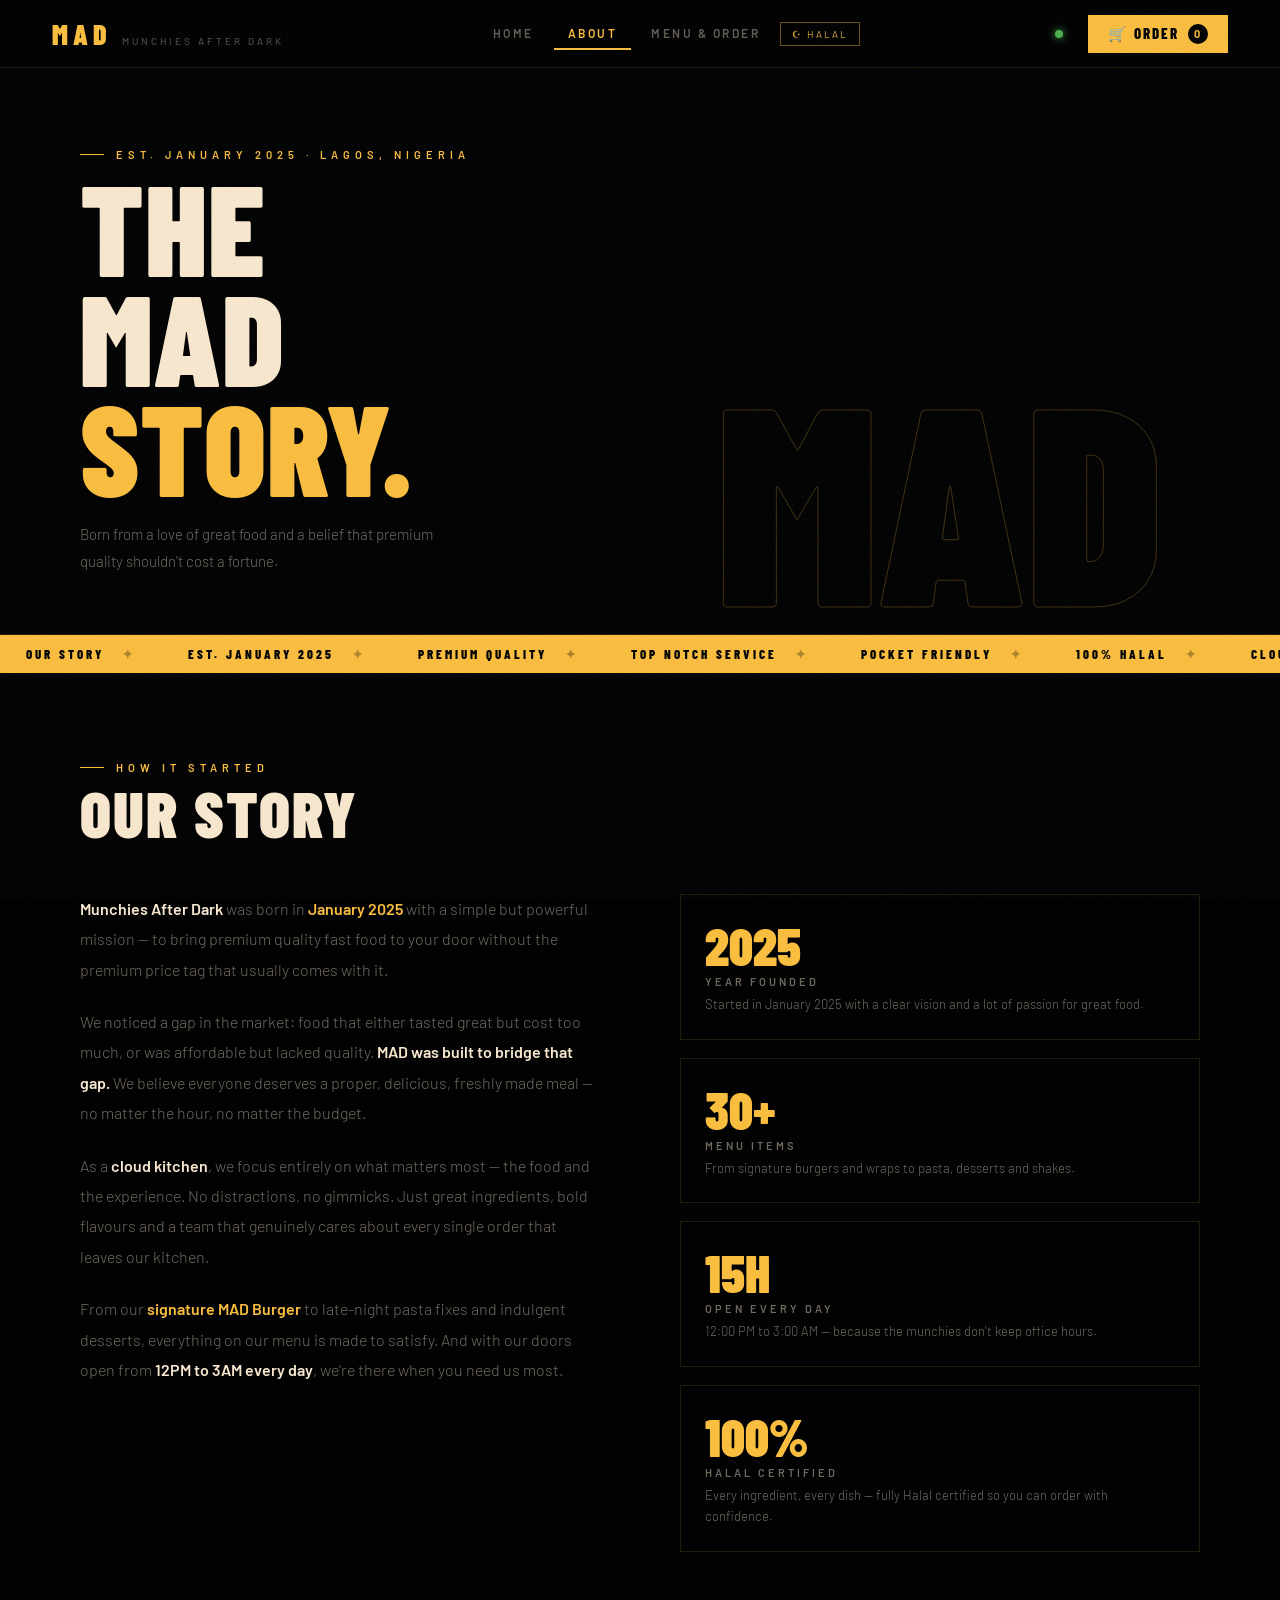
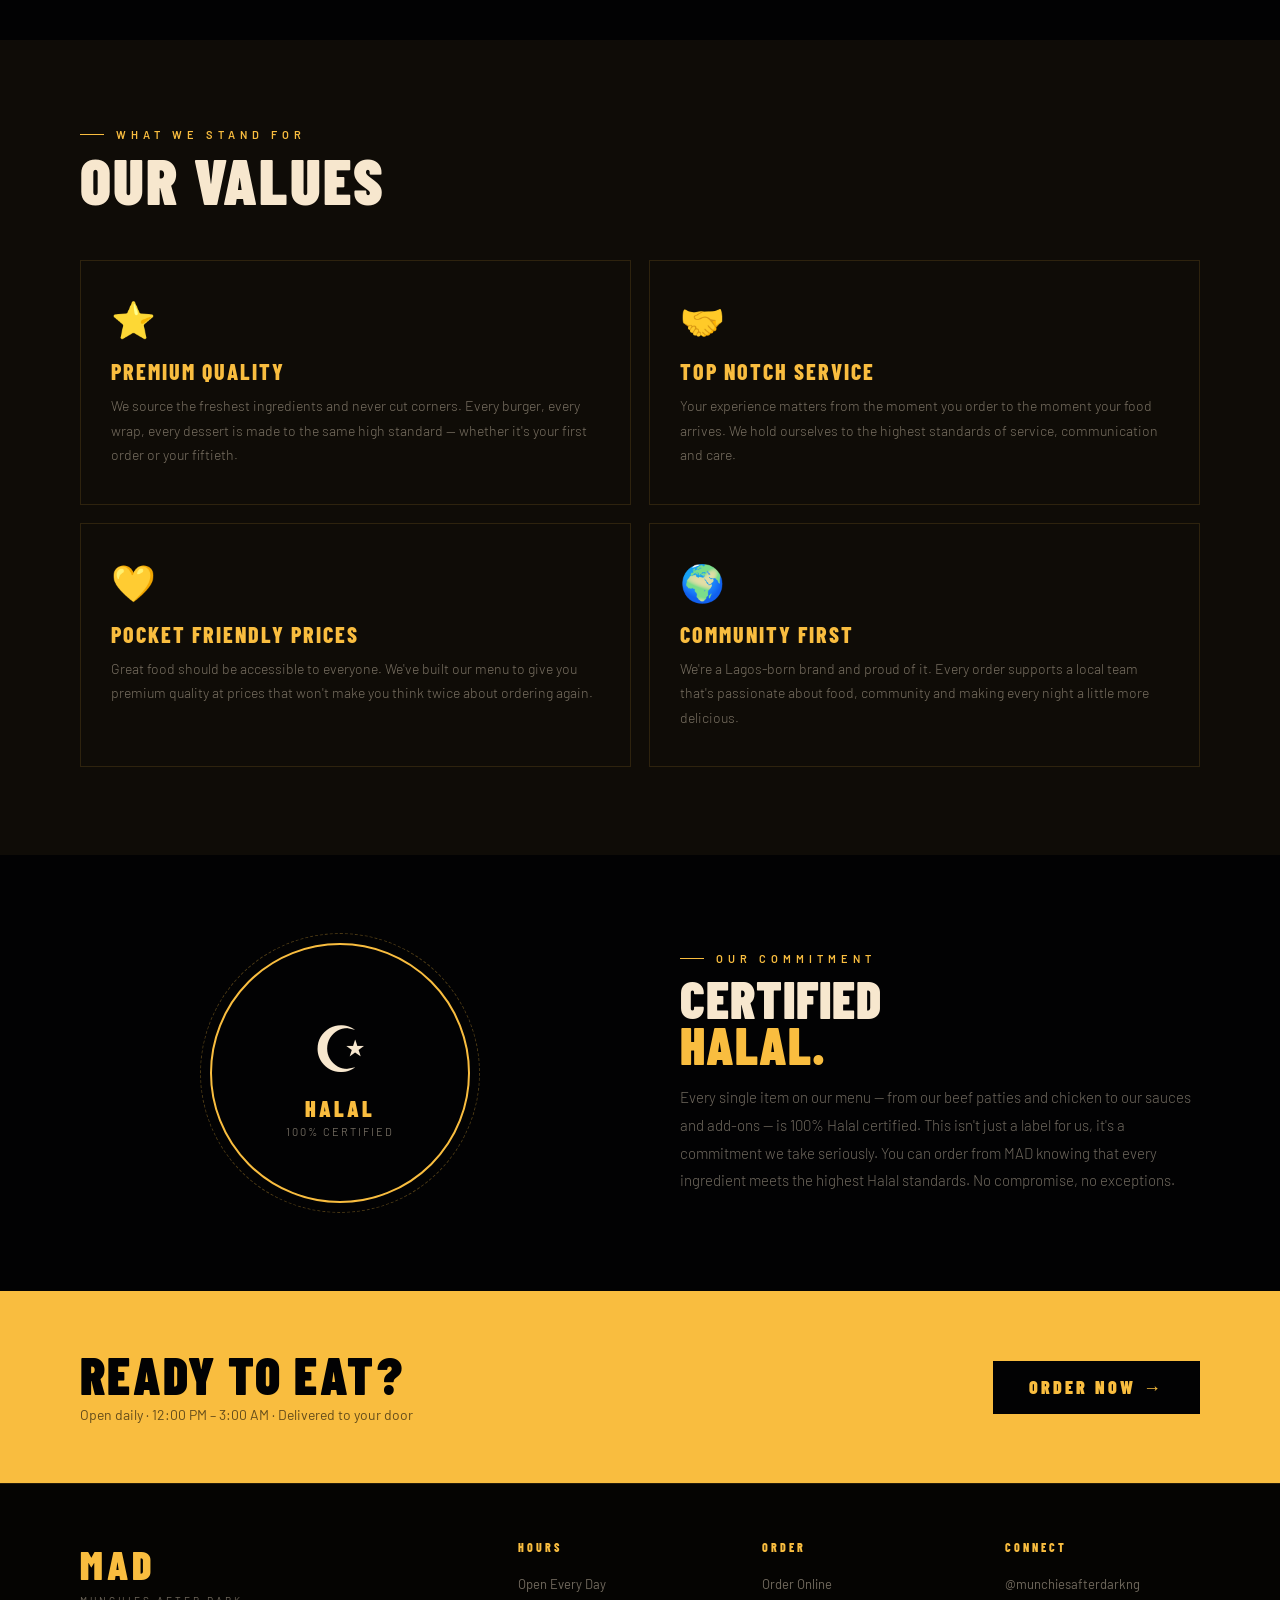
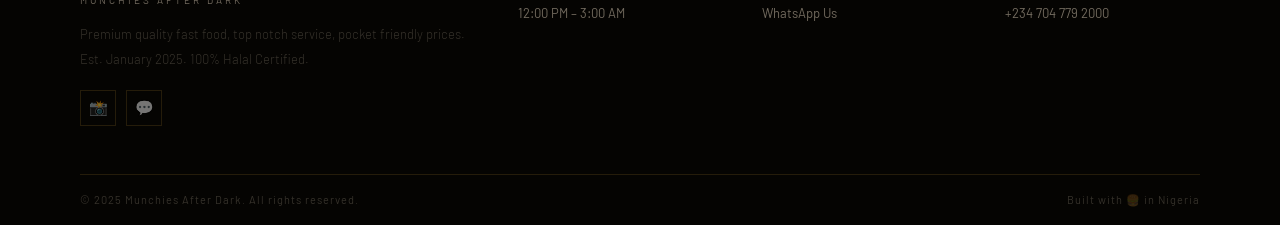
==== about.html @ 764f28d5 "Add files via upload" ====
<!DOCTYPE html>
<html lang="en">
<head>
<meta charset="UTF-8">
<meta name="viewport" content="width=device-width, initial-scale=1.0">
<title>About Us — MAD Munchies After Dark</title>
<meta name="description" content="Learn the MAD story. Premium quality fast food, top notch service, pocket friendly prices. Est. January 2025. 100% Halal Certified.">
<link rel="stylesheet" href="style.css">
<script src="https://js.paystack.co/v1/inline.js"></script>
<style>
/* ===== ABOUT PAGE ===== */
.page-hero {
  padding: 80px 80px 0;
  display: grid; grid-template-columns: 1fr 1fr; gap: 80px; align-items: end;
  min-height: 60vh; position: relative; overflow: hidden;
}
.page-hero::after {
  content: '';
  position: absolute; bottom: 0; left: 0; right: 0; height: 1px;
  background: var(--border);
}
.ph-left { padding-bottom: 60px; }
.ph-h1 {
  font-family: 'Barlow Condensed', sans-serif; font-weight: 900;
  font-size: clamp(72px, 10vw, 140px); line-height: .86;
  text-transform: uppercase; letter-spacing: 1px; color: var(--cream);
}
.ph-h1 span { color: var(--gold); }
.ph-sub { font-size: 15px; color: var(--dim); line-height: 1.8; font-weight: 300; max-width: 380px; margin-top: 20px; }
.ph-right {
  display: flex; align-items: flex-end; justify-content: center;
  padding-bottom: 0; position: relative;
}
.big-mad {
  font-family: 'Barlow Condensed', sans-serif; font-weight: 900;
  font-size: clamp(160px, 22vw, 320px); line-height: 1;
  -webkit-text-stroke: 1px rgba(249,189,63,.25); color: transparent;
  user-select: none; pointer-events: none;
  animation: fade-text 3s ease-in-out infinite alternate;
}
@keyframes fade-text { from{opacity:.4;} to{opacity:.8;} }

/* STORY SECTION */
.story-sec { padding: 88px 80px; }
.story-grid { display: grid; grid-template-columns: 1fr 1fr; gap: 80px; margin-top: 52px; align-items: start; }
.story-body p { font-size: 16px; color: var(--dim); line-height: 1.9; font-weight: 300; margin-bottom: 22px; }
.story-body p strong { color: var(--cream); font-weight: 600; }
.story-body p em { color: var(--gold); font-style: normal; font-weight: 600; }
.story-aside { display: flex; flex-direction: column; gap: 18px; }
.sa-card {
  border: 1px solid var(--border); padding: 24px;
  transition: all .25s;
}
.sa-card:hover { border-color: var(--border-hi); background: var(--gold-glow); }
.sa-num {
  font-family: 'Barlow Condensed', sans-serif; font-weight: 900;
  font-size: 52px; color: var(--gold); line-height: 1; margin-bottom: 4px;
}
.sa-label { font-size: 11px; letter-spacing: 3px; text-transform: uppercase; color: var(--dim); font-weight: 600; margin-bottom: 6px; }
.sa-desc { font-size: 13px; color: var(--dim); line-height: 1.6; font-weight: 300; }

/* VALUES */
.values-sec { background: var(--panel); padding: 88px 80px; }
.values-grid { display: grid; grid-template-columns: repeat(2, 1fr); gap: 18px; margin-top: 52px; }
.value-card {
  border: 1px solid var(--border); padding: 36px 30px;
  position: relative; overflow: hidden; transition: all .25s;
}
.value-card::before {
  content: ''; position: absolute; top: 0; left: 0; width: 3px; bottom: 0;
  background: var(--gold); transform: scaleY(0); transition: transform .25s; transform-origin: bottom;
}
.value-card:hover { border-color: var(--border-hi); transform: translateY(-3px); }
.value-card:hover::before { transform: scaleY(1); }
.vc-icon { font-size: 36px; display: block; margin-bottom: 16px; }
.vc-title { font-family: 'Barlow Condensed', sans-serif; font-weight: 800; font-size: 22px; letter-spacing: 2px; text-transform: uppercase; color: var(--gold); margin-bottom: 10px; }
.vc-body { font-size: 14px; color: var(--dim); line-height: 1.75; font-weight: 300; }

/* HALAL SECTION */
.halal-sec { padding: 88px 80px; display: grid; grid-template-columns: 1fr 1fr; gap: 80px; align-items: center; }
.halal-badge-big {
  width: 260px; height: 260px; border-radius: 50%;
  border: 2px solid var(--gold); display: flex; flex-direction: column;
  align-items: center; justify-content: center; text-align: center; margin: 0 auto;
  position: relative;
}
.halal-badge-big::before {
  content: ''; position: absolute; inset: -12px; border-radius: 50%;
  border: 1px dashed rgba(249,189,63,.3);
}
.hb-symbol { font-size: 64px; display: block; margin-bottom: 8px; }
.hb-title { font-family: 'Barlow Condensed', sans-serif; font-weight: 900; font-size: 22px; letter-spacing: 3px; text-transform: uppercase; color: var(--gold); }
.hb-sub { font-size: 11px; letter-spacing: 2px; text-transform: uppercase; color: var(--dim); margin-top: 4px; }
.halal-text { }
.halal-text h3 { font-family: 'Barlow Condensed', sans-serif; font-weight: 900; font-size: 52px; text-transform: uppercase; letter-spacing: 1px; color: var(--cream); margin-bottom: 16px; line-height: .9; }
.halal-text h3 span { color: var(--gold); }
.halal-text p { font-size: 15px; color: var(--dim); line-height: 1.85; font-weight: 300; }

/* CTA */
.about-cta { background: var(--gold); padding: 60px 80px; display: flex; justify-content: space-between; align-items: center; flex-wrap: wrap; gap: 24px; }
.about-cta h2 { font-family: 'Barlow Condensed', sans-serif; font-weight: 900; font-size: 52px; letter-spacing: 2px; text-transform: uppercase; color: var(--black); line-height: .9; }
.about-cta p { font-size: 14px; color: var(--black); opacity: .6; margin-top: 8px; }
.btn-dark { background: var(--black); color: var(--gold); border: none; padding: 15px 36px; font-family: 'Barlow Condensed', sans-serif; font-weight: 900; font-size: 18px; letter-spacing: 3px; text-transform: uppercase; transition: all .2s; display: inline-block; }
.btn-dark:hover { background: var(--dark); transform: translateY(-2px); }

@media (max-width: 900px) {
  .page-hero { grid-template-columns: 1fr; padding: 60px 24px 0; min-height: auto; gap: 0; }
  .ph-left { padding-bottom: 40px; }
  .ph-right { display: none; }
  .story-sec, .values-sec, .halal-sec { padding: 52px 24px; }
  .story-grid, .halal-sec { grid-template-columns: 1fr; gap: 40px; }
  .values-grid { grid-template-columns: 1fr; }
  .about-cta { padding: 44px 24px; flex-direction: column; }
}
</style>
</head>
<body>

<header id="hdr">
  <a class="hdr-logo" href="index.html"><span class="logo-mad">MAD</span><span class="logo-sub">Munchies After Dark</span></a>
  <nav class="hdr-nav">
    <a href="index.html">Home</a>
    <a href="about.html" class="active">About</a>
    <a href="menu.html">Menu & Order</a>
    <span class="halal-chip">☪ Halal</span>
  </nav>
  <div class="hdr-right">
    <div class="status-badge"><span class="sdot" id="sdot"></span><span class="stext" id="stxt"></span></div>
    <button class="cart-pill" onclick="openCart()">🛒 Order <span class="cart-num" id="cartCount">0</span></button>
    <button class="hamburger" onclick="openMobNav()">☰</button>
  </div>
</header>

<div class="mob-nav" id="mobNav">
  <button class="mob-x" onclick="closeMobNav()">✕</button>
  <div class="mob-nav-logo">MAD</div>
  <a href="index.html">Home</a>
  <a href="about.html" class="active">About</a>
  <a href="menu.html">Menu & Order</a>
</div>

<!-- PAGE HERO -->
<section class="page-hero">
  <div class="ph-left">
    <div class="eyebrow">Est. January 2025 · Lagos, Nigeria</div>
    <h1 class="ph-h1">THE<br>MAD<br><span>STORY.</span></h1>
    <p class="ph-sub">Born from a love of great food and a belief that premium quality shouldn't cost a fortune.</p>
  </div>
  <div class="ph-right">
    <div class="big-mad">MAD</div>
  </div>
</section>

<!-- TICKER -->
<div class="ticker-wrap">
  <div class="ticker-inner">
    <span class="tick">Our Story</span><span class="tick">Est. January 2025</span><span class="tick">Premium Quality</span>
    <span class="tick">Top Notch Service</span><span class="tick">Pocket Friendly</span><span class="tick">100% Halal</span>
    <span class="tick">Cloud Kitchen Lagos</span><span class="tick">Our Story</span><span class="tick">Est. January 2025</span>
    <span class="tick">Premium Quality</span><span class="tick">Top Notch Service</span><span class="tick">Pocket Friendly</span>
    <span class="tick">100% Halal</span><span class="tick">Cloud Kitchen Lagos</span>
  </div>
</div>

<!-- STORY -->
<section class="story-sec">
  <div class="eyebrow">How It Started</div>
  <div class="sec-title" style="font-size:64px;">OUR STORY</div>
  <div class="story-grid">
    <div class="story-body">
      <p>
        <strong>Munchies After Dark</strong> was born in <em>January 2025</em> with a simple but powerful mission — to bring premium quality fast food to your door without the premium price tag that usually comes with it.
      </p>
      <p>
        We noticed a gap in the market: food that either tasted great but cost too much, or was affordable but lacked quality. <strong>MAD was built to bridge that gap.</strong> We believe everyone deserves a proper, delicious, freshly made meal — no matter the hour, no matter the budget.
      </p>
      <p>
        As a <strong>cloud kitchen</strong>, we focus entirely on what matters most — the food and the experience. No distractions, no gimmicks. Just great ingredients, bold flavours and a team that genuinely cares about every single order that leaves our kitchen.
      </p>
      <p>
        From our <em>signature MAD Burger</em> to late-night pasta fixes and indulgent desserts, everything on our menu is made to satisfy. And with our doors open from <strong>12PM to 3AM every day</strong>, we're there when you need us most.
      </p>
    </div>
    <div class="story-aside">
      <div class="sa-card">
        <div class="sa-num">2025</div>
        <div class="sa-label">Year Founded</div>
        <div class="sa-desc">Started in January 2025 with a clear vision and a lot of passion for great food.</div>
      </div>
      <div class="sa-card">
        <div class="sa-num">30+</div>
        <div class="sa-label">Menu Items</div>
        <div class="sa-desc">From signature burgers and wraps to pasta, desserts and shakes.</div>
      </div>
      <div class="sa-card">
        <div class="sa-num">15H</div>
        <div class="sa-label">Open Every Day</div>
        <div class="sa-desc">12:00 PM to 3:00 AM — because the munchies don't keep office hours.</div>
      </div>
      <div class="sa-card">
        <div class="sa-num">100%</div>
        <div class="sa-label">Halal Certified</div>
        <div class="sa-desc">Every ingredient, every dish — fully Halal certified so you can order with confidence.</div>
      </div>
    </div>
  </div>
</section>

<!-- VALUES -->
<section class="values-sec">
  <div class="eyebrow">What We Stand For</div>
  <div class="sec-title" style="font-size:64px;">OUR VALUES</div>
  <div class="values-grid">
    <div class="value-card">
      <span class="vc-icon">⭐</span>
      <div class="vc-title">Premium Quality</div>
      <div class="vc-body">We source the freshest ingredients and never cut corners. Every burger, every wrap, every dessert is made to the same high standard — whether it's your first order or your fiftieth.</div>
    </div>
    <div class="value-card">
      <span class="vc-icon">🤝</span>
      <div class="vc-title">Top Notch Service</div>
      <div class="vc-body">Your experience matters from the moment you order to the moment your food arrives. We hold ourselves to the highest standards of service, communication and care.</div>
    </div>
    <div class="value-card">
      <span class="vc-icon">💛</span>
      <div class="vc-title">Pocket Friendly Prices</div>
      <div class="vc-body">Great food should be accessible to everyone. We've built our menu to give you premium quality at prices that won't make you think twice about ordering again.</div>
    </div>
    <div class="value-card">
      <span class="vc-icon">🌍</span>
      <div class="vc-title">Community First</div>
      <div class="vc-body">We're a Lagos-born brand and proud of it. Every order supports a local team that's passionate about food, community and making every night a little more delicious.</div>
    </div>
  </div>
</section>

<!-- HALAL -->
<section class="halal-sec">
  <div class="halal-badge-big">
    <span class="hb-symbol">☪</span>
    <div class="hb-title">Halal</div>
    <div class="hb-sub">100% Certified</div>
  </div>
  <div class="halal-text">
    <div class="eyebrow">Our Commitment</div>
    <h3>CERTIFIED<br><span>HALAL.</span></h3>
    <p>Every single item on our menu — from our beef patties and chicken to our sauces and add-ons — is 100% Halal certified. This isn't just a label for us, it's a commitment we take seriously. You can order from MAD knowing that every ingredient meets the highest Halal standards. No compromise, no exceptions.</p>
  </div>
</section>

<!-- CTA -->
<div class="about-cta">
  <div>
    <h2>READY TO EAT?</h2>
    <p>Open daily · 12:00 PM – 3:00 AM · Delivered to your door</p>
  </div>
  <a class="btn-dark" href="menu.html">Order Now →</a>
</div>

<!-- FOOTER -->
<footer>
  <div class="footer-grid">
    <div>
      <span class="fg-logo">MAD</span><span class="fg-sub">Munchies After Dark</span>
      <p class="fg-desc">Premium quality fast food, top notch service, pocket friendly prices. Est. January 2025. 100% Halal Certified.</p>
      <div class="fg-socials">
        <a class="fg-soc" href="https://www.instagram.com/munchiesafterdarkng" target="_blank">📸</a>
        <a class="fg-soc" href="https://wa.me/2347047792000" target="_blank">💬</a>
      </div>
    </div>
    <div class="fc"><div class="fc-title">Hours</div><p>Open Every Day</p><p>12:00 PM – 3:00 AM</p></div>
    <div class="fc"><div class="fc-title">Order</div><a href="menu.html">Order Online</a><a href="https://wa.me/2347047792000" target="_blank">WhatsApp Us</a></div>
    <div class="fc"><div class="fc-title">Connect</div><a href="https://www.instagram.com/munchiesafterdarkng" target="_blank">@munchiesafterdarkng</a><a href="https://wa.me/2347047792000" target="_blank">+234 704 779 2000</a></div>
  </div>
  <div class="footer-btm"><p>© 2025 Munchies After Dark. All rights reserved.</p><p>Built with 🍔 in Nigeria</p></div>
</footer>

<!-- CART + OVERLAYS -->
<div class="overlay" id="overlay"></div>
<div class="cart-side" id="cartSide">
  <div class="cs-hd"><div class="cs-title">Your Order</div><button class="cs-x" onclick="closeCart()">✕</button></div>
  <div class="cs-steps"><div class="cs-step active" id="cs-s1">① Cart</div><div class="cs-step" id="cs-s2">② Details</div><div class="cs-step" id="cs-s3">③ Payment</div></div>
  <div class="cs-body" id="csStep1"><div id="cartItemsBody"><div class="empty-state"><span class="empty-icon">🍔</span><p>Your order is empty</p></div></div></div>
  <div class="cs-body d-form" id="csStep2">
    <p style="font-size:13px;color:var(--dim);font-weight:300;line-height:1.7;margin-bottom:18px;">Fill in your delivery details.</p>
    <div class="fr"><div class="fg"><label class="fl">First Name *</label><input class="fi" id="df-fname" type="text" placeholder="John"><span class="ferr" id="df-fnameE">Required</span></div><div class="fg"><label class="fl">Last Name *</label><input class="fi" id="df-lname" type="text" placeholder="Doe"><span class="ferr" id="df-lnameE">Required</span></div></div>
    <div class="fr"><div class="fg ff"><label class="fl">Phone *</label><input class="fi" id="df-phone" type="tel" placeholder="+234 000 000 0000"><span class="ferr" id="df-phoneE">Required</span></div></div>
    <div class="fr"><div class="fg ff"><label class="fl">Email (for receipt)</label><input class="fi" id="df-email" type="email" placeholder="you@email.com"></div></div>
    <div class="fr"><div class="fg ff"><label class="fl">Delivery Address *</label><input class="fi" id="df-address" type="text" placeholder="Full delivery address"><span class="ferr" id="df-addrE">Required</span></div></div>
    <div class="fr"><div class="fg ff"><label class="fl">Notes (optional)</label><input class="fi" id="df-notes" type="text" placeholder="e.g. Extra sauce…"></div></div>
  </div>
  <div class="cs-body d-form" id="csStep3">
    <p style="font-size:13px;color:var(--dim);font-weight:300;line-height:1.7;margin-bottom:16px;">How would you like to pay?</p>
    <div class="method-grid"><button class="method-card" id="mcPaystack" onclick="selectMethod('paystack')"><span class="mc-icon">💳</span><div class="mc-name">Pay Online</div><div class="mc-desc">Card / Bank Transfer</div></button><button class="method-card" id="mcWA" onclick="selectMethod('whatsapp')"><span class="mc-icon">💬</span><div class="mc-name">WhatsApp</div><div class="mc-desc">Pay on delivery</div></button></div>
    <p id="methodNote" style="font-size:12px;color:var(--dim);line-height:1.7;margin-top:10px;min-height:36px;"></p>
  </div>
  <div class="cs-ft">
    <div class="pr"><span>Subtotal</span><span id="csSubtotal">₦0</span></div>
    <div class="pr"><span>Delivery</span><span style="color:#4caf50">To be confirmed</span></div>
    <div class="gtr"><span class="gtl">Total</span><span class="gtv" id="csGrand">₦0</span></div>
    <button class="act-btn" id="csAction" onclick="csHandleAction()" disabled>Continue to Details →</button>
    <button class="back-btn" id="csBack" onclick="csGoBack()">← Back</button>
  </div>
</div>
<div class="pay-modal" id="payModal"><div class="pay-box"><button class="pay-x" onclick="closePayModal()">✕</button><div class="pay-title">Online Payment</div><p class="pay-sub">Secure checkout via Paystack.</p><span class="pay-amount" id="payAmount">₦0</span><div class="fg" style="margin-bottom:14px;"><label class="fl">Email *</label><input class="fi" id="payEmail" type="email" placeholder="your@email.com"><span class="ferr" id="payEmailErr">Enter a valid email</span></div><button class="act-btn" onclick="doPaystack()" style="margin-top:0;">Pay with Paystack</button><p class="pay-note">🔒 Secured by Paystack</p><p class="pay-warn">⚠️ Replace the Paystack key in app.js to activate payments.</p></div></div>
<div class="suc-modal" id="sucModal"><div class="suc-box"><span class="suc-icon" id="sucIcon">🎉</span><div class="suc-title" id="sucTitle">Order Placed!</div><p class="suc-sub" id="sucSub">Your order is confirmed!</p><span class="suc-id" id="sucId">#MAD-0000</span><p class="suc-eta">Estimated delivery: <strong>30–45 minutes</strong></p><button class="suc-close" onclick="closeSuc()">Back to Menu</button></div></div>
<div class="toast" id="toast"></div>

<script src="app.js"></script>
</body>
</html>
---- style.css ----
/* ============================================
   MAD — Munchies After Dark | Global Styles
   ============================================ */

@import url('https://fonts.googleapis.com/css2?family=Barlow+Condensed:wght@600;700;800;900&family=Barlow:ital,wght@0,300;0,400;0,500;0,600;1,400&display=swap');

/* ===== TOKENS ===== */
:root {
  --gold:       #f9bd3f;
  --black:      #020203;
  --cream:      #f7e7ce;
  --dark:       #0c0902;
  --panel:      #0f0c07;
  --border:     rgba(249,189,63,.13);
  --border-hi:  rgba(249,189,63,.50);
  --gold-glow:  rgba(249,189,63,.14);
  --dim:        rgba(247,231,206,.45);
  --faint:      rgba(247,231,206,.20);
}

/* ===== RESET ===== */
*, *::before, *::after { box-sizing: border-box; margin: 0; padding: 0; }
html { scroll-behavior: smooth; font-size: 16px; }
body {
  background: var(--black);
  color: var(--cream);
  font-family: 'Barlow', sans-serif;
  overflow-x: hidden;
  -webkit-font-smoothing: antialiased;
}
a { text-decoration: none; color: inherit; }
button { cursor: pointer; font-family: inherit; }
img { display: block; max-width: 100%; }

/* grain */
body::after {
  content: ''; position: fixed; inset: 0;
  pointer-events: none; z-index: 9000; opacity: .032;
  background-image: url("data:image/svg+xml,%3Csvg viewBox='0 0 512 512' xmlns='http://www.w3.org/2000/svg'%3E%3Cfilter id='n'%3E%3CfeTurbulence type='fractalNoise' baseFrequency='.75' numOctaves='4' stitchTiles='stitch'/%3E%3C/filter%3E%3Crect width='100%25' height='100%25' filter='url(%23n)'/%3E%3C/svg%3E");
}

/* ===== HEADER ===== */
#hdr {
  position: sticky; top: 0; z-index: 800;
  background: rgba(2,2,3,.96); backdrop-filter: blur(18px);
  border-bottom: 1px solid var(--border);
  height: 68px; padding: 0 52px;
  display: flex; align-items: center; justify-content: space-between;
  transition: box-shadow .3s;
}
#hdr.scrolled { box-shadow: 0 4px 32px rgba(0,0,0,.6); }

.hdr-logo { display: flex; align-items: baseline; gap: 10px; }
.logo-mad {
  font-family: 'Barlow Condensed', sans-serif; font-weight: 900;
  font-size: 28px; letter-spacing: 5px; color: var(--gold); line-height: 1;
}
.logo-sub {
  font-size: 10px; letter-spacing: 3px; text-transform: uppercase;
  color: var(--cream); opacity: .3; font-weight: 500;
}

.hdr-nav { display: flex; align-items: center; gap: 6px; }
.hdr-nav a {
  font-size: 12px; letter-spacing: 2.5px; text-transform: uppercase;
  font-weight: 600; opacity: .4; padding: 8px 14px;
  transition: opacity .2s, color .2s; border-bottom: 2px solid transparent;
}
.hdr-nav a:hover { opacity: 1; color: var(--gold); }
.hdr-nav a.active { opacity: 1; color: var(--gold); border-bottom-color: var(--gold); }

.hdr-right { display: flex; align-items: center; gap: 18px; }

.status-badge {
  display: flex; align-items: center; gap: 7px;
  font-size: 11px; letter-spacing: 1.5px; text-transform: uppercase; font-weight: 600;
}
.sdot {
  width: 8px; height: 8px; border-radius: 50%;
  background: #4caf50; box-shadow: 0 0 8px #4caf50;
  animation: blink 2s ease infinite;
}
.sdot.off { background: #e53935; box-shadow: 0 0 8px #e53935; animation: none; }
@keyframes blink { 0%,100%{opacity:1;} 50%{opacity:.35;} }
.stext { color: var(--dim); }
.stext b { color: var(--cream); font-weight: 600; }

.halal-chip {
  font-size: 10px; letter-spacing: 2px; text-transform: uppercase;
  color: var(--gold); border: 1px solid var(--border-hi); padding: 5px 11px; opacity: .85;
}

.cart-pill {
  background: var(--gold); color: var(--black); border: none;
  padding: 9px 20px; display: flex; align-items: center; gap: 9px;
  font-family: 'Barlow Condensed', sans-serif; font-weight: 800;
  font-size: 15px; letter-spacing: 2px; text-transform: uppercase;
  transition: background .2s, transform .15s;
}
.cart-pill:hover { background: var(--cream); transform: translateY(-1px); }
.cart-num {
  background: var(--black); color: var(--gold); border-radius: 50%;
  width: 20px; height: 20px; font-size: 11px; font-weight: 700;
  display: flex; align-items: center; justify-content: center;
  font-family: 'Barlow', sans-serif;
}

/* hamburger */
.hamburger {
  display: none; background: none; border: none;
  color: var(--cream); font-size: 22px; padding: 4px;
}

/* ===== TICKER ===== */
.ticker-wrap { background: var(--gold); overflow: hidden; padding: 11px 0; }
.ticker-inner { display: flex; animation: ticker 32s linear infinite; white-space: nowrap; }
.tick {
  font-family: 'Barlow Condensed', sans-serif; font-weight: 800;
  font-size: 13px; letter-spacing: 3px; text-transform: uppercase;
  color: var(--black); padding: 0 26px;
  display: flex; align-items: center; gap: 18px;
}
.tick::after { content: '✦'; opacity: .3; }
@keyframes ticker { from{transform:translateX(0);} to{transform:translateX(-50%);} }

/* ===== SECTION HELPERS ===== */
.eyebrow {
  font-size: 11px; letter-spacing: 5px; text-transform: uppercase;
  color: var(--gold); font-weight: 600; margin-bottom: 10px;
  display: flex; align-items: center; gap: 12px;
}
.eyebrow::before { content: ''; display: block; width: 24px; height: 1px; background: var(--gold); }
.sec-title {
  font-family: 'Barlow Condensed', sans-serif; font-weight: 900;
  text-transform: uppercase; letter-spacing: 2px; line-height: .9;
  color: var(--cream);
}

/* ===== BUTTONS ===== */
.btn-gold {
  background: var(--gold); color: var(--black); border: none;
  padding: 15px 36px; font-family: 'Barlow Condensed', sans-serif;
  font-weight: 900; font-size: 18px; letter-spacing: 3px; text-transform: uppercase;
  display: inline-block; transition: background .2s, transform .2s, box-shadow .2s;
}
.btn-gold:hover { background: var(--cream); transform: translateY(-2px); box-shadow: 0 10px 30px rgba(249,189,63,.28); }

.btn-outline {
  background: none; border: 1px solid rgba(247,231,206,.2);
  color: var(--cream); padding: 14px 28px;
  font-family: 'Barlow Condensed', sans-serif; font-weight: 700;
  font-size: 16px; letter-spacing: 2px; text-transform: uppercase;
  display: inline-block; transition: border-color .2s, color .2s;
}
.btn-outline:hover { border-color: var(--gold); color: var(--gold); }

/* ===== FOOTER ===== */
footer {
  background: #050402; border-top: 1px solid var(--border);
  padding: 56px 80px 0;
}
.footer-grid {
  display: grid; grid-template-columns: 2fr 1fr 1fr 1fr;
  gap: 48px; padding-bottom: 48px; border-bottom: 1px solid var(--border);
}
.fg-logo { font-family: 'Barlow Condensed', sans-serif; font-weight: 900; font-size: 40px; letter-spacing: 4px; color: var(--gold); display: block; margin-bottom: 6px; }
.fg-sub { font-size: 10px; letter-spacing: 3px; text-transform: uppercase; color: var(--dim); margin-bottom: 16px; display: block; }
.fg-desc { font-size: 13px; color: var(--faint); line-height: 1.9; font-weight: 300; }
.fg-socials { display: flex; gap: 10px; margin-top: 18px; }
.fg-soc {
  border: 1px solid var(--border); color: var(--dim);
  width: 36px; height: 36px; display: flex; align-items: center; justify-content: center;
  font-size: 15px; transition: all .2s;
}
.fg-soc:hover { border-color: var(--gold); color: var(--gold); }
.fc-title { font-family: 'Barlow Condensed', sans-serif; font-weight: 800; font-size: 12px; letter-spacing: 3px; text-transform: uppercase; color: var(--gold); margin-bottom: 16px; }
.fc a, .fc p { font-size: 13px; color: var(--dim); line-height: 2.2; display: block; transition: color .2s; }
.fc a:hover { color: var(--gold); }
.footer-btm {
  padding: 18px 0; display: flex; justify-content: space-between; align-items: center;
}
.footer-btm p { font-size: 11px; color: var(--faint); letter-spacing: 1px; }

/* ===== CART SIDEBAR ===== */
.overlay {
  position: fixed; inset: 0; background: rgba(0,0,0,.78); z-index: 900;
  opacity: 0; pointer-events: none; transition: opacity .3s;
}
.overlay.on { opacity: 1; pointer-events: all; }

.cart-side {
  position: fixed; top: 0; right: -500px; width: 480px; height: 100vh;
  background: var(--dark); border-left: 1px solid rgba(249,189,63,.25);
  z-index: 910; display: flex; flex-direction: column;
  transition: right .36s cubic-bezier(.4,0,.2,1);
}
.cart-side.on { right: 0; }

.cs-hd {
  padding: 24px 30px; border-bottom: 1px solid var(--border);
  display: flex; justify-content: space-between; align-items: center; flex-shrink: 0;
}
.cs-title { font-family: 'Barlow Condensed', sans-serif; font-weight: 900; font-size: 24px; letter-spacing: 3px; text-transform: uppercase; color: var(--gold); }
.cs-x {
  background: none; border: 1px solid rgba(247,231,206,.15);
  color: var(--cream); width: 34px; height: 34px; font-size: 17px;
  display: flex; align-items: center; justify-content: center; transition: all .2s;
}
.cs-x:hover { background: var(--gold); border-color: var(--gold); color: var(--black); }

.cs-steps { display: flex; border-bottom: 1px solid var(--border); flex-shrink: 0; }
.cs-step {
  flex: 1; padding: 9px; text-align: center;
  font-family: 'Barlow Condensed', sans-serif; font-weight: 700;
  font-size: 11px; letter-spacing: 2px; text-transform: uppercase;
  color: var(--faint); border-bottom: 2px solid transparent; transition: all .2s;
}
.cs-step.active { color: var(--gold); border-bottom-color: var(--gold); }
.cs-step.done { color: var(--dim); }

.cs-body { flex: 1; overflow-y: auto; padding: 22px 30px; }
.cs-body::-webkit-scrollbar { width: 3px; }
.cs-body::-webkit-scrollbar-thumb { background: rgba(249,189,63,.3); }

.empty-state { text-align: center; padding: 70px 0; }
.empty-icon { font-size: 58px; display: block; margin-bottom: 12px; opacity: .35; }
.empty-state p { font-family: 'Barlow Condensed', sans-serif; font-weight: 700; font-size: 13px; letter-spacing: 3px; text-transform: uppercase; opacity: .22; }

.ci {
  display: flex; align-items: center; gap: 13px;
  padding: 14px 0; border-bottom: 1px solid rgba(247,231,206,.05);
  animation: ci-in .25s ease;
}
@keyframes ci-in { from{opacity:0;transform:translateX(16px);} to{opacity:1;transform:translateX(0);} }
.ci-em { font-size: 32px; flex-shrink: 0; }
.ci-inf { flex: 1; }
.ci-name { font-size: 14px; font-weight: 600; color: var(--cream); margin-bottom: 3px; }
.ci-px { font-family: 'Barlow Condensed', sans-serif; font-weight: 700; font-size: 15px; color: var(--gold); }
.qc { display: flex; align-items: center; gap: 10px; background: rgba(249,189,63,.07); border: 1px solid rgba(249,189,63,.2); padding: 5px 11px; }
.qb { background: none; border: none; color: var(--cream); font-size: 18px; line-height: 1; transition: color .15s; }
.qb:hover { color: var(--gold); }
.qn { font-size: 14px; font-weight: 600; min-width: 18px; text-align: center; }

.cs-ft { padding: 18px 30px; border-top: 1px solid var(--border); flex-shrink: 0; }
.pr { display: flex; justify-content: space-between; margin-bottom: 5px; font-size: 13px; color: var(--dim); }
.gtr { display: flex; justify-content: space-between; align-items: center; padding: 12px 0; border-top: 1px solid var(--border); border-bottom: 1px solid var(--border); margin: 8px 0 16px; }
.gtl { font-family: 'Barlow Condensed', sans-serif; font-weight: 900; font-size: 17px; letter-spacing: 3px; text-transform: uppercase; }
.gtv { font-family: 'Barlow Condensed', sans-serif; font-weight: 900; font-size: 30px; color: var(--gold); }

.method-grid { display: grid; grid-template-columns: 1fr 1fr; gap: 10px; margin-bottom: 12px; }
.method-card { border: 1px solid var(--border); padding: 14px; text-align: center; transition: all .2s; background: none; }
.method-card:hover, .method-card.sel { border-color: var(--gold); background: var(--gold-glow); }
.mc-icon { font-size: 24px; display: block; margin-bottom: 5px; }
.mc-name { font-family: 'Barlow Condensed', sans-serif; font-weight: 700; font-size: 13px; letter-spacing: 2px; text-transform: uppercase; color: var(--cream); }
.mc-desc { font-size: 11px; color: var(--dim); margin-top: 3px; }

.d-form { display: none; }
.d-form.on { display: block; }
.fr { display: grid; grid-template-columns: 1fr 1fr; gap: 10px; margin-bottom: 10px; }
.ff { grid-column: 1/-1; }
.fg { display: flex; flex-direction: column; gap: 5px; }
.fl { font-size: 10px; letter-spacing: 2px; text-transform: uppercase; color: rgba(247,231,206,.38); font-weight: 600; }
.fi {
  background: rgba(249,189,63,.05); border: 1px solid rgba(249,189,63,.2);
  color: var(--cream); padding: 10px 13px; font-size: 14px; outline: none;
  transition: border-color .2s; width: 100%;
}
.fi:focus { border-color: var(--gold); }
.fi::placeholder { color: rgba(247,231,206,.17); }
.ferr { font-size: 11px; color: #e53935; margin-top: 3px; display: none; }

.act-btn {
  width: 100%; background: var(--gold); color: var(--black); border: none;
  padding: 16px; font-family: 'Barlow Condensed', sans-serif; font-weight: 900;
  font-size: 19px; letter-spacing: 3px; text-transform: uppercase;
  transition: all .2s; margin-top: 12px;
}
.act-btn:hover { background: var(--cream); transform: translateY(-2px); }
.act-btn:disabled { opacity: .3; cursor: not-allowed; transform: none; }

.back-btn {
  width: 100%; background: none; border: 1px solid rgba(247,231,206,.15);
  color: var(--dim); padding: 12px; font-family: 'Barlow Condensed', sans-serif;
  font-weight: 700; font-size: 15px; letter-spacing: 2px; text-transform: uppercase;
  transition: all .2s; margin-top: 8px; display: none;
}
.back-btn:hover { border-color: var(--gold); color: var(--gold); }

.wa-btn {
  width: 100%; background: #25D366; color: #fff; border: none;
  padding: 16px; font-family: 'Barlow Condensed', sans-serif; font-weight: 900;
  font-size: 19px; letter-spacing: 2px; text-transform: uppercase;
  transition: all .2s; margin-top: 10px; display: flex; align-items: center; justify-content: center; gap: 8px;
}
.wa-btn:hover { background: #1ebc59; transform: translateY(-2px); }

/* ===== PAYSTACK MODAL ===== */
.pay-modal {
  position: fixed; inset: 0; background: rgba(0,0,0,.88); z-index: 950;
  display: flex; align-items: center; justify-content: center;
  opacity: 0; pointer-events: none; transition: opacity .3s;
}
.pay-modal.on { opacity: 1; pointer-events: all; }
.pay-box {
  background: var(--panel); border: 1px solid rgba(249,189,63,.3);
  padding: 46px; max-width: 420px; width: 90%;
  animation: popUp .35s cubic-bezier(.34,1.56,.64,1); position: relative;
}
@keyframes popUp { from{transform:scale(.8);opacity:0;} to{transform:scale(1);opacity:1;} }
.pay-x {
  position: absolute; top: 14px; right: 14px; background: none;
  border: 1px solid rgba(247,231,206,.15); color: var(--cream);
  width: 30px; height: 30px; font-size: 15px;
  display: flex; align-items: center; justify-content: center; transition: all .2s;
}
.pay-x:hover { background: var(--gold); border-color: var(--gold); color: var(--black); }
.pay-title { font-family: 'Barlow Condensed', sans-serif; font-weight: 900; font-size: 30px; letter-spacing: 2px; text-transform: uppercase; color: var(--gold); margin-bottom: 6px; }
.pay-sub { font-size: 13px; color: var(--dim); line-height: 1.7; margin-bottom: 20px; }
.pay-amount { font-family: 'Barlow Condensed', sans-serif; font-weight: 900; font-size: 44px; color: var(--gold); margin-bottom: 20px; display: block; }
.pay-note { font-size: 11px; color: var(--faint); letter-spacing: 1px; margin-top: 10px; text-align: center; line-height: 1.7; }
.pay-warn { font-size: 11px; color: #e8a200; margin-top: 8px; text-align: center; line-height: 1.6; }

/* ===== SUCCESS MODAL ===== */
.suc-modal {
  position: fixed; inset: 0; background: rgba(0,0,0,.9); z-index: 960;
  display: flex; align-items: center; justify-content: center;
  opacity: 0; pointer-events: none; transition: opacity .3s;
}
.suc-modal.on { opacity: 1; pointer-events: all; }
.suc-box {
  background: var(--panel); border: 1px solid rgba(249,189,63,.3);
  padding: 52px 44px; max-width: 440px; width: 90%; text-align: center;
  animation: popUp .4s cubic-bezier(.34,1.56,.64,1);
}
.suc-icon { font-size: 68px; display: block; margin-bottom: 16px; }
.suc-title { font-family: 'Barlow Condensed', sans-serif; font-weight: 900; font-size: 48px; letter-spacing: 3px; text-transform: uppercase; color: var(--gold); margin-bottom: 10px; }
.suc-sub { font-size: 14px; color: var(--dim); line-height: 1.8; margin-bottom: 18px; }
.suc-id { font-family: 'Barlow Condensed', sans-serif; font-weight: 900; font-size: 20px; color: var(--gold); letter-spacing: 4px; display: block; margin-bottom: 6px; }
.suc-eta { font-size: 13px; color: var(--dim); margin-bottom: 28px; }
.suc-eta strong { color: var(--gold); }
.suc-close { background: none; border: 1px solid rgba(247,231,206,.2); color: var(--cream); padding: 11px 32px; font-family: 'Barlow Condensed', sans-serif; font-weight: 700; font-size: 15px; letter-spacing: 3px; text-transform: uppercase; transition: all .2s; }
.suc-close:hover { background: var(--gold); border-color: var(--gold); color: var(--black); }

/* ===== TOAST ===== */
.toast {
  position: fixed; bottom: 26px; left: 50%;
  transform: translateX(-50%) translateY(14px);
  background: var(--gold); color: var(--black);
  padding: 10px 24px; font-family: 'Barlow Condensed', sans-serif;
  font-weight: 700; font-size: 14px; letter-spacing: 2px; text-transform: uppercase;
  opacity: 0; transition: all .3s; pointer-events: none; z-index: 9999; white-space: nowrap;
}
.toast.on { opacity: 1; transform: translateX(-50%) translateY(0); }

/* ===== MOBILE NAV DRAWER ===== */
.mob-nav {
  position: fixed; top: 0; left: -100%; width: 80%; max-width: 300px; height: 100vh;
  background: var(--dark); border-right: 1px solid var(--border);
  z-index: 1000; display: flex; flex-direction: column;
  padding: 32px 28px; transition: left .32s cubic-bezier(.4,0,.2,1);
}
.mob-nav.on { left: 0; }
.mob-nav-logo { font-family: 'Barlow Condensed', sans-serif; font-weight: 900; font-size: 32px; letter-spacing: 4px; color: var(--gold); margin-bottom: 32px; }
.mob-nav a {
  font-size: 14px; letter-spacing: 2.5px; text-transform: uppercase; font-weight: 600;
  color: var(--dim); padding: 14px 0; border-bottom: 1px solid var(--border);
  transition: color .2s;
}
.mob-nav a:hover, .mob-nav a.active { color: var(--gold); }
.mob-x { position: absolute; top: 16px; right: 16px; background: none; border: none; color: var(--dim); font-size: 22px; }

/* ===== RESPONSIVE ===== */
@media (max-width: 900px) {
  #hdr { padding: 0 20px; }
  .hdr-nav, .status-badge, .halal-chip { display: none; }
  .hamburger { display: block; }
  footer { padding: 40px 24px 0; }
  .footer-grid { grid-template-columns: 1fr 1fr; gap: 32px; }
  .footer-btm { flex-direction: column; gap: 8px; text-align: center; }
  .cart-side { width: 100%; right: -100%; }
  .fr { grid-template-columns: 1fr; }
  .method-grid { grid-template-columns: 1fr; }
}
@media (max-width: 540px) {
  .footer-grid { grid-template-columns: 1fr; }
}
</style>
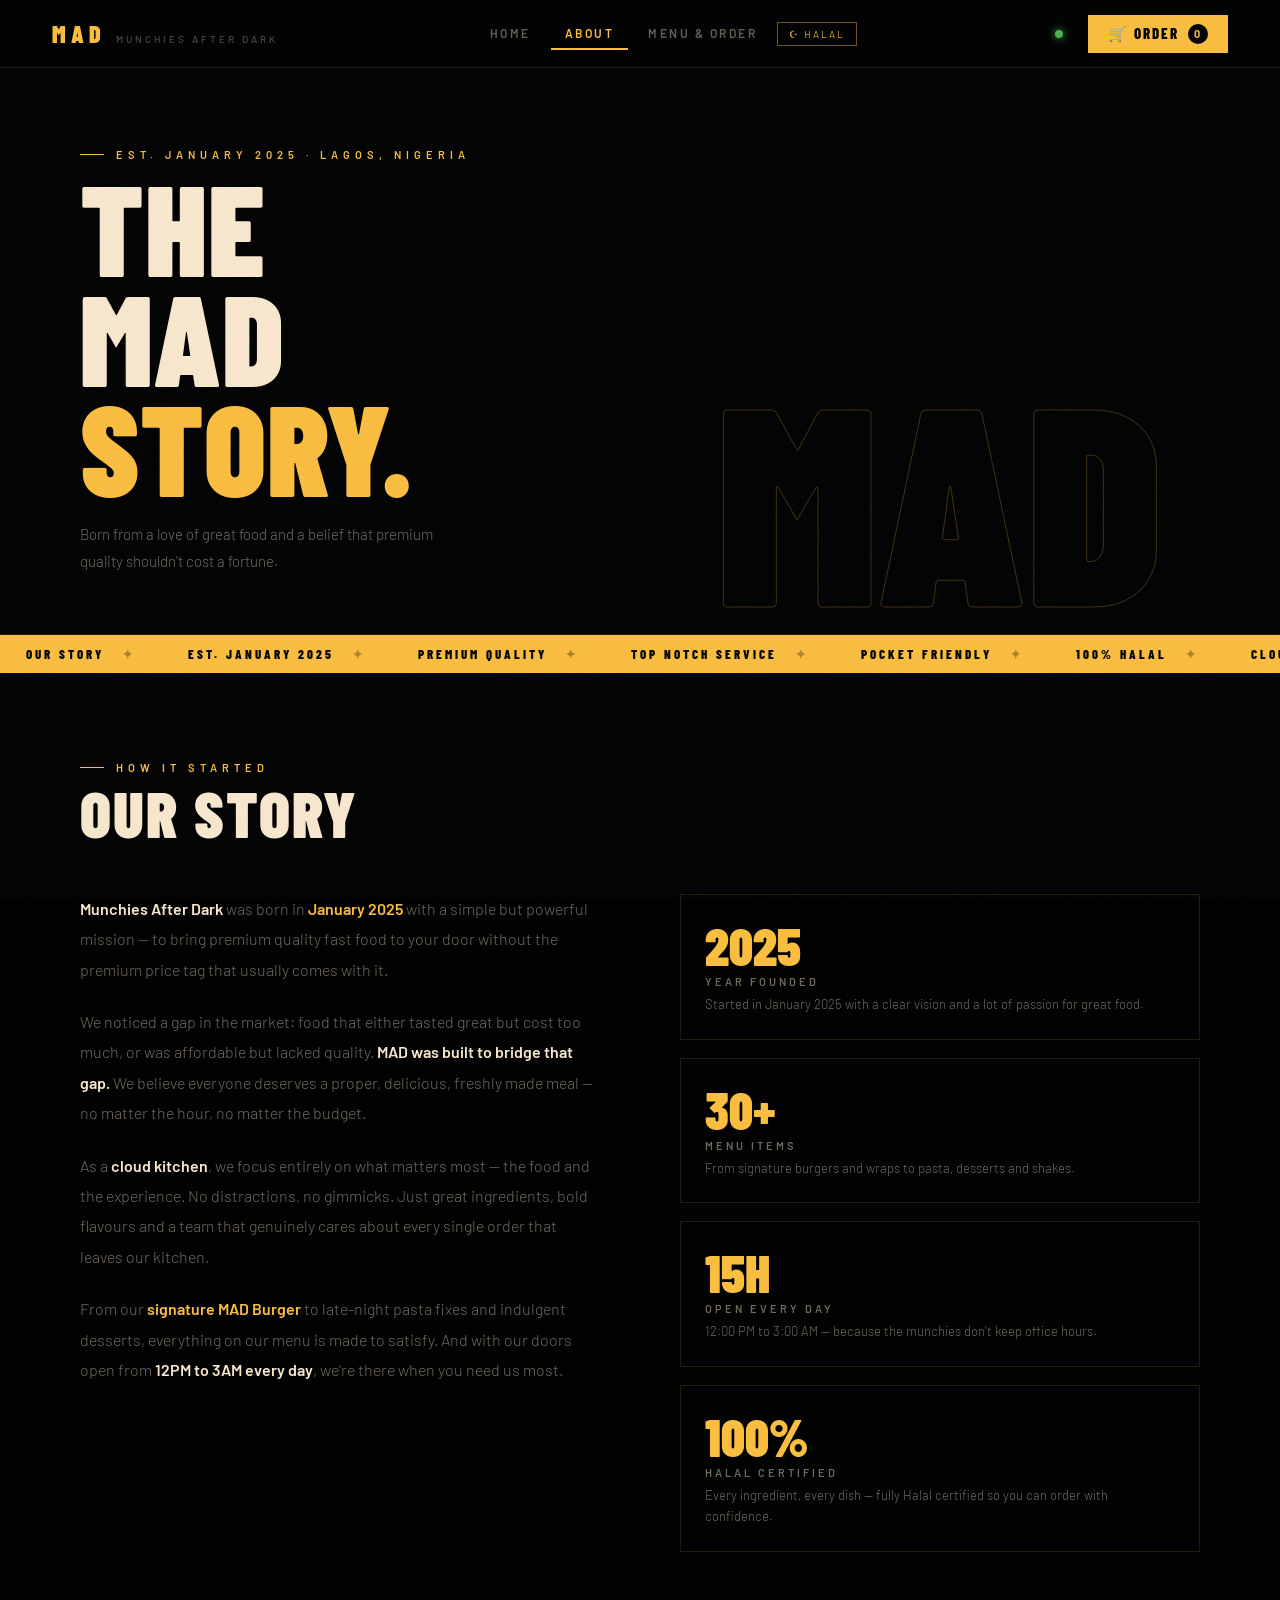
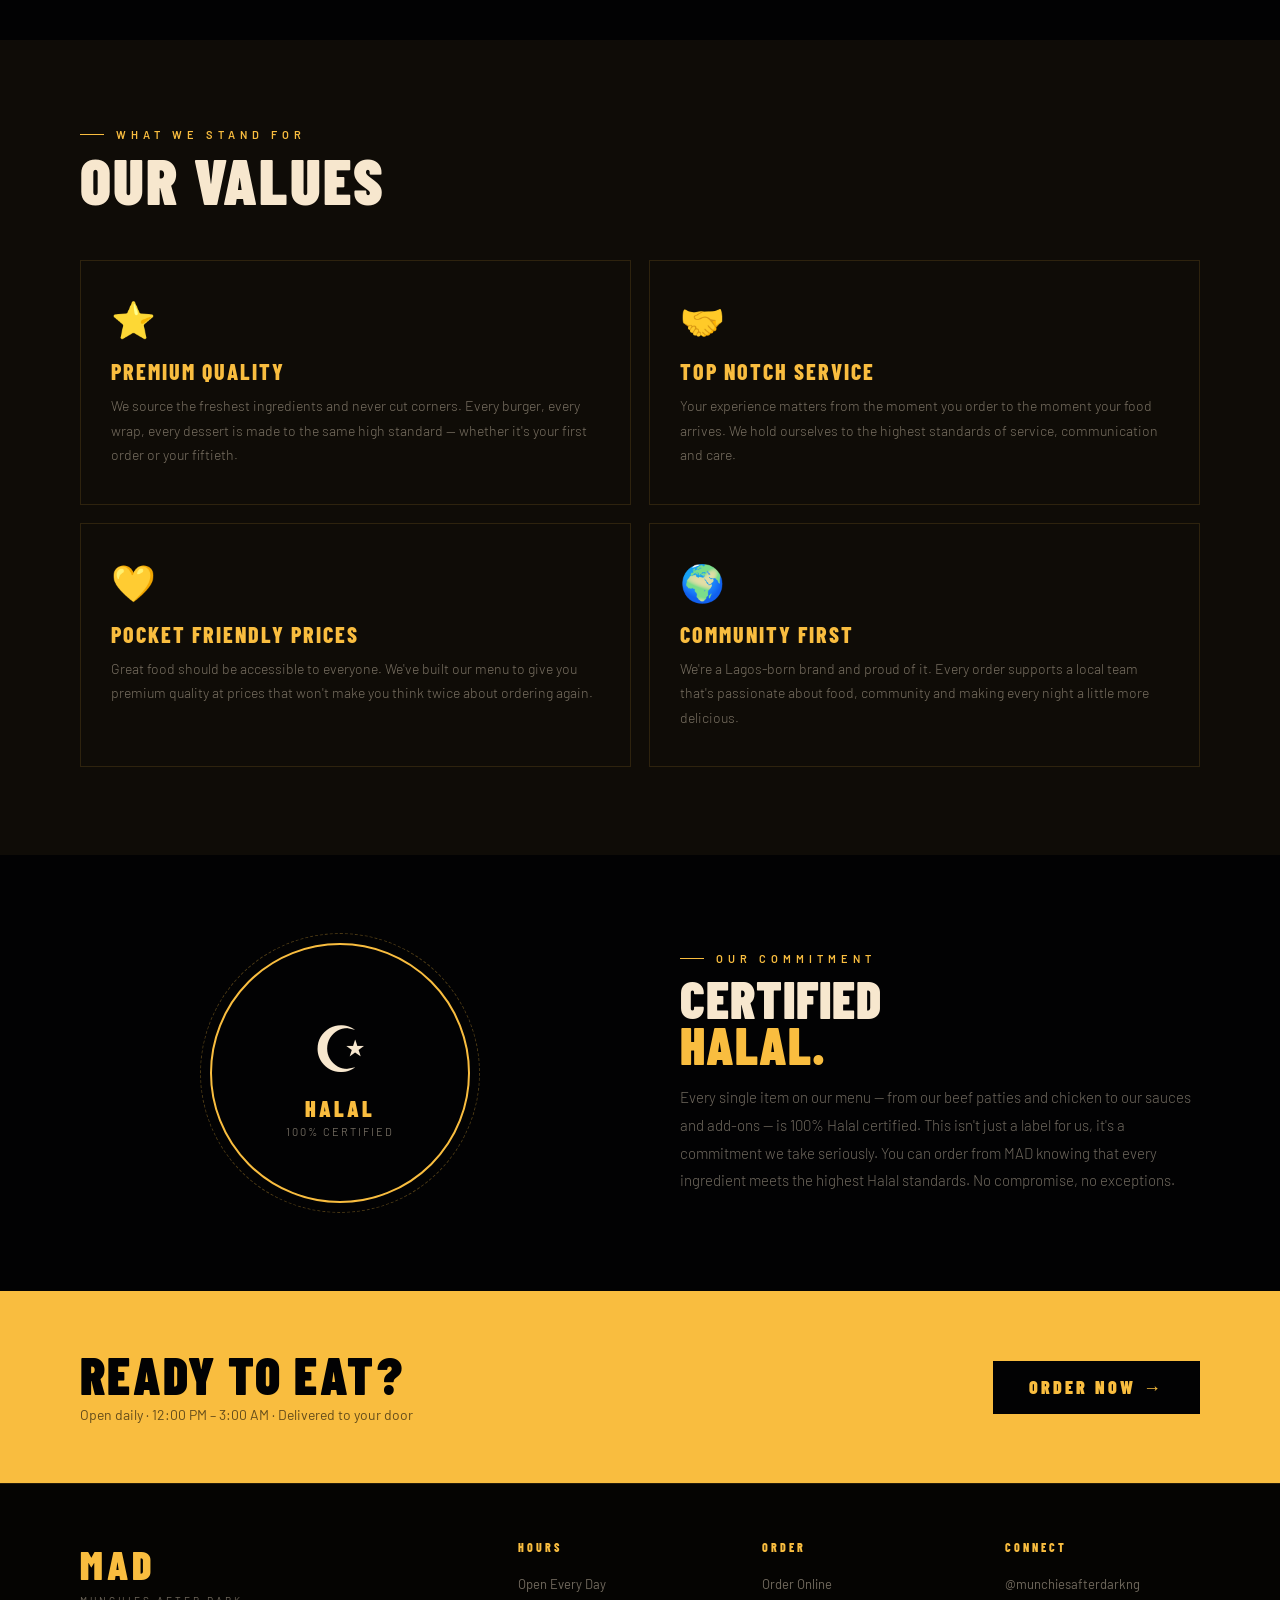
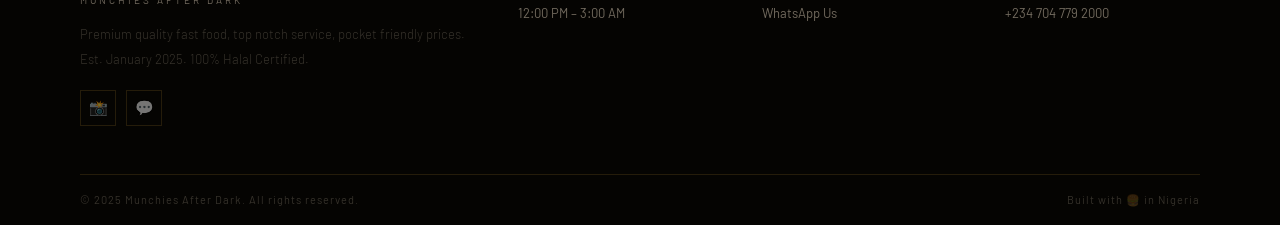
==== commit 2a507301: "Add files via upload" ====
--- a/about.html
+++ b/about.html
@@ -117,7 +117,7 @@
 <body>
 
 <header id="hdr">
-  <a class="hdr-logo" href="index.html"><span class="logo-mad">MAD</span><span class="logo-sub">Munchies After Dark</span></a>
+  <a class="hdr-logo" href="index.html"><span class="logo-mad" style="font-size:24px;">MAD</span><span class="logo-sub">Munchies After Dark</span></a>
   <nav class="hdr-nav">
     <a href="index.html">Home</a>
     <a href="about.html" class="active">About</a>
